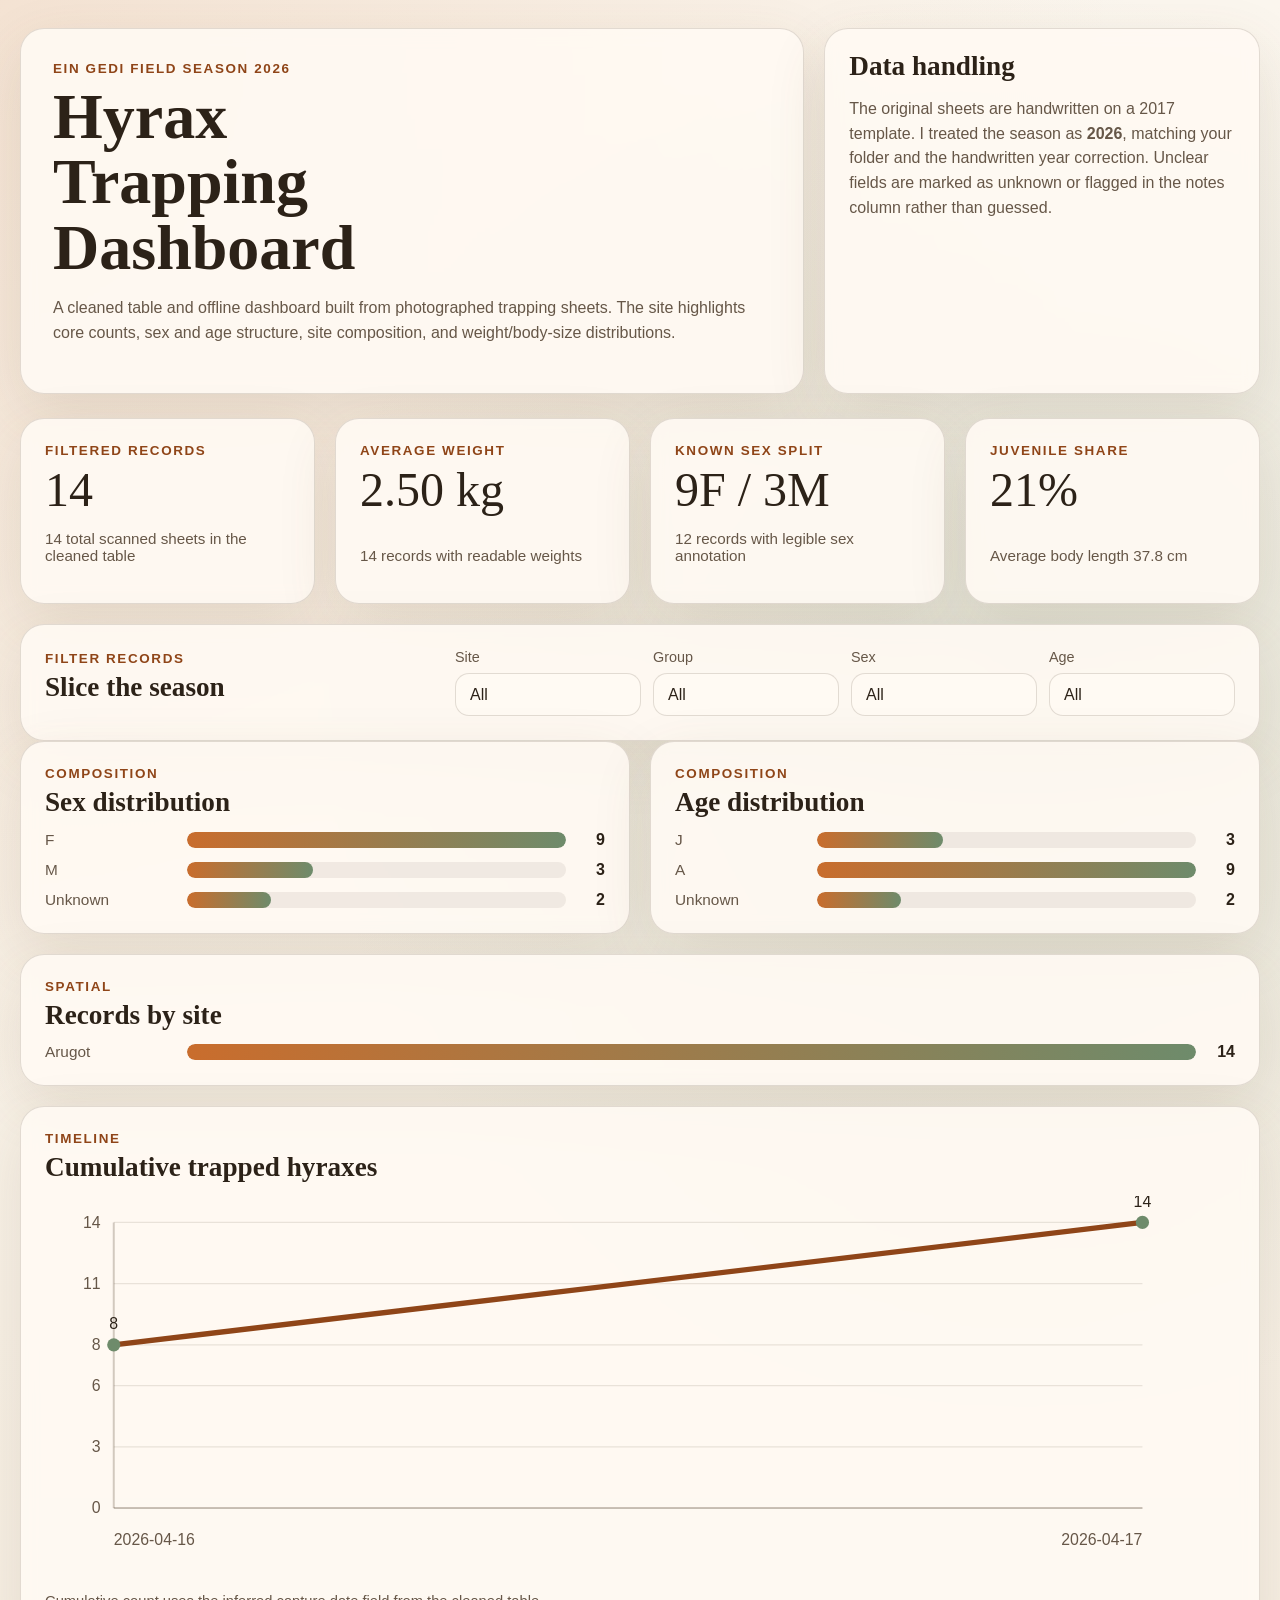
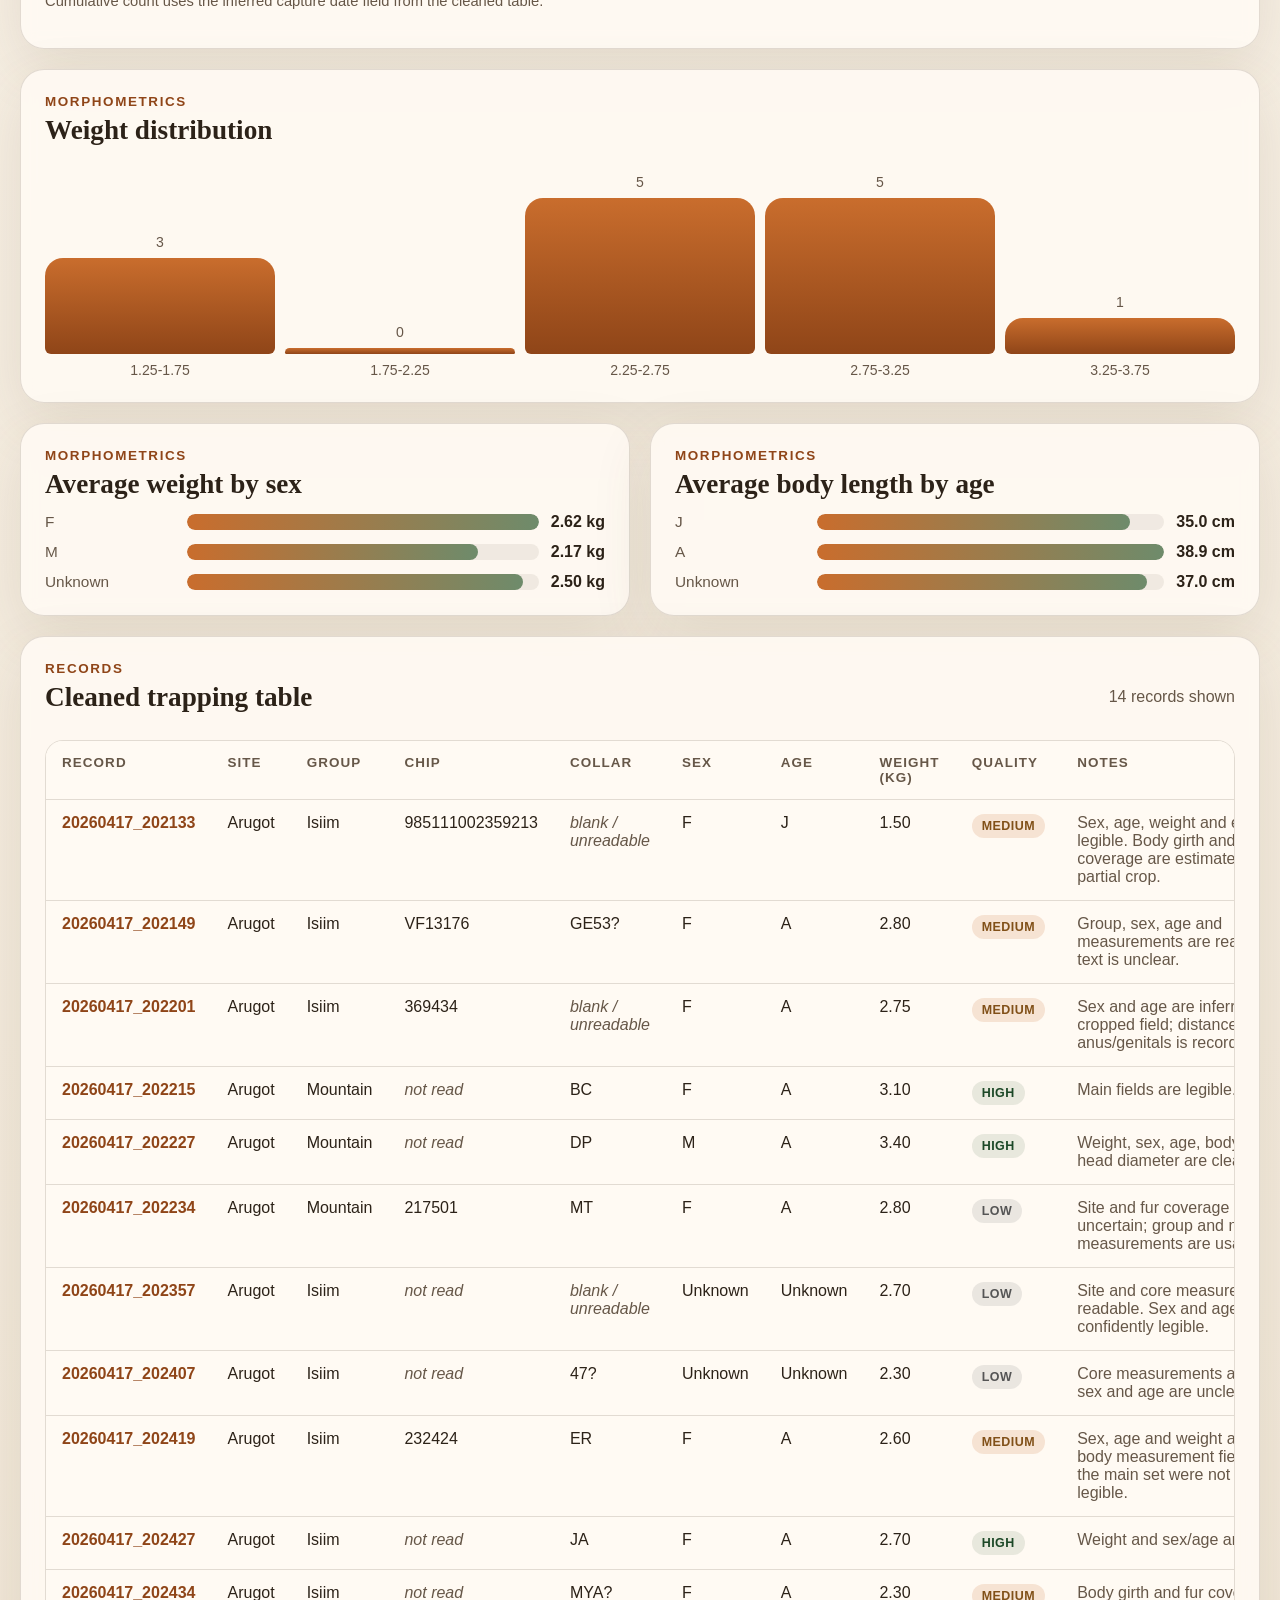
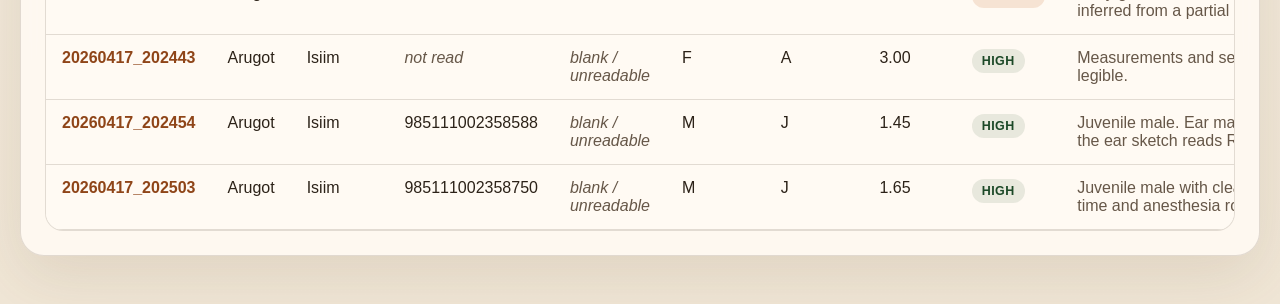
==== site/index.html @ 9d6843c4 "Publish Ein Gedi 2026 hyrax dashboard" ====
<!doctype html>
<html lang="en">
  <head>
    <meta charset="utf-8" />
    <meta name="viewport" content="width=device-width, initial-scale=1" />
    <title>Ein Gedi 2026 Hyrax Trapping Dashboard</title>
    <link rel="stylesheet" href="./styles.css" />
  </head>
  <body>
    <div class="page-shell">
      <header class="hero">
        <div class="hero-copy">
          <p class="eyebrow">Ein Gedi Field Season 2026</p>
          <h1>Hyrax Trapping Dashboard</h1>
          <p class="lede">
            A cleaned table and offline dashboard built from photographed
            trapping sheets. The site highlights core counts, sex and age
            structure, site composition, and weight/body-size distributions.
          </p>
        </div>
        <div class="hero-note">
          <h2>Data handling</h2>
          <p>
            The original sheets are handwritten on a 2017 template. I treated
            the season as <strong>2026</strong>, matching your folder and the
            handwritten year correction. Unclear fields are marked as unknown or
            flagged in the notes column rather than guessed.
          </p>
        </div>
      </header>

      <main>
        <section class="summary-grid" id="summary-grid"></section>

        <section class="panel filter-panel">
          <div>
            <p class="section-label">Filter Records</p>
            <h2>Slice the season</h2>
          </div>
          <div class="filters" id="filters"></div>
        </section>

        <section class="chart-grid">
          <article class="panel">
            <p class="section-label">Composition</p>
            <h2>Sex distribution</h2>
            <div id="sex-chart" class="chart-stack"></div>
          </article>
          <article class="panel">
            <p class="section-label">Composition</p>
            <h2>Age distribution</h2>
            <div id="age-chart" class="chart-stack"></div>
          </article>
          <article class="panel wide">
            <p class="section-label">Spatial</p>
            <h2>Records by site</h2>
            <div id="site-chart" class="chart-stack"></div>
          </article>
          <article class="panel wide">
            <p class="section-label">Timeline</p>
            <h2>Cumulative trapped hyraxes</h2>
            <div id="cumulative-chart" class="line-chart"></div>
          </article>
        </section>

        <section class="chart-grid">
          <article class="panel wide">
            <p class="section-label">Morphometrics</p>
            <h2>Weight distribution</h2>
            <div id="weight-chart" class="histogram"></div>
          </article>
          <article class="panel">
            <p class="section-label">Morphometrics</p>
            <h2>Average weight by sex</h2>
            <div id="weight-by-sex-chart" class="chart-stack"></div>
          </article>
          <article class="panel">
            <p class="section-label">Morphometrics</p>
            <h2>Average body length by age</h2>
            <div id="length-by-age-chart" class="chart-stack"></div>
          </article>
        </section>

        <section class="panel">
          <div class="table-header">
            <div>
              <p class="section-label">Records</p>
              <h2>Cleaned trapping table</h2>
            </div>
            <p id="table-count" class="table-count"></p>
          </div>
          <div class="table-wrap">
            <table>
              <thead>
                <tr>
                  <th>Record</th>
                  <th>Site</th>
                  <th>Group</th>
                  <th>Chip</th>
                  <th>Collar</th>
                  <th>Sex</th>
                  <th>Age</th>
                  <th>Weight (kg)</th>
                  <th>Quality</th>
                  <th>Notes</th>
                </tr>
              </thead>
              <tbody id="records-table"></tbody>
            </table>
          </div>
        </section>
      </main>
    </div>

    <script src="./data.js"></script>
    <script src="./app.js"></script>
  </body>
</html>
---- site/styles.css ----
:root {
  --bg: #f6efe2;
  --panel: rgba(255, 250, 243, 0.9);
  --panel-strong: #fffaf3;
  --ink: #2c2218;
  --muted: #665748;
  --line: rgba(77, 60, 42, 0.16);
  --accent: #c96d2d;
  --accent-deep: #8f4518;
  --sage: #6e8b6b;
  --sand: #d6b78c;
  --unknown: #8d8d8d;
  --shadow: 0 20px 60px rgba(102, 74, 45, 0.12);
}

* {
  box-sizing: border-box;
}

body {
  margin: 0;
  color: var(--ink);
  background:
    radial-gradient(circle at top left, rgba(201, 109, 45, 0.14), transparent 30%),
    radial-gradient(circle at 80% 20%, rgba(110, 139, 107, 0.16), transparent 24%),
    linear-gradient(180deg, #fbf6ee 0%, #f0e6d6 100%);
  font-family: "Avenir Next", "Segoe UI", sans-serif;
}

.page-shell {
  width: min(1240px, calc(100vw - 32px));
  margin: 0 auto;
  padding: 28px 0 48px;
}

.hero {
  display: grid;
  grid-template-columns: 1.8fr 1fr;
  gap: 20px;
  margin-bottom: 24px;
}

.hero-copy,
.hero-note,
.panel {
  background: var(--panel);
  border: 1px solid var(--line);
  border-radius: 24px;
  box-shadow: var(--shadow);
  backdrop-filter: blur(8px);
}

.hero-copy {
  padding: 32px;
}

.hero-note {
  padding: 24px;
}

.eyebrow,
.section-label {
  margin: 0 0 8px;
  color: var(--accent-deep);
  font-family: "Avenir Next Condensed", "Arial Narrow", sans-serif;
  font-size: 0.84rem;
  font-weight: 700;
  letter-spacing: 0.12em;
  text-transform: uppercase;
}

h1,
h2 {
  margin: 0;
  font-family: "Iowan Old Style", "Palatino Linotype", "Book Antiqua", serif;
  font-weight: 700;
  line-height: 1.02;
}

h1 {
  font-size: clamp(2.4rem, 5vw, 4.8rem);
  max-width: 12ch;
}

h2 {
  font-size: 1.7rem;
  margin-bottom: 14px;
}

.lede,
.hero-note p,
.table-count {
  color: var(--muted);
  font-size: 1rem;
  line-height: 1.55;
}

.summary-grid,
.chart-grid {
  display: grid;
  gap: 20px;
  margin-bottom: 20px;
}

.summary-grid {
  grid-template-columns: repeat(4, minmax(0, 1fr));
}

.chart-grid {
  grid-template-columns: repeat(2, minmax(0, 1fr));
}

.panel {
  padding: 24px;
}

.panel.wide {
  grid-column: 1 / -1;
}

.summary-card {
  min-height: 168px;
  display: flex;
  flex-direction: column;
  justify-content: space-between;
}

.summary-card .value {
  font-family: "Iowan Old Style", "Palatino Linotype", serif;
  font-size: 3rem;
  line-height: 1;
}

.summary-card .meta {
  color: var(--muted);
  font-size: 0.95rem;
}

.filter-panel {
  display: grid;
  grid-template-columns: 1fr 2fr;
  gap: 20px;
  align-items: end;
}

.filters {
  display: grid;
  grid-template-columns: repeat(4, minmax(0, 1fr));
  gap: 12px;
}

.filter {
  display: flex;
  flex-direction: column;
  gap: 8px;
}

.filter label {
  font-size: 0.9rem;
  color: var(--muted);
}

.filter select {
  appearance: none;
  border: 1px solid var(--line);
  border-radius: 14px;
  background: var(--panel-strong);
  color: var(--ink);
  padding: 12px 14px;
  font: inherit;
}

.chart-stack {
  display: grid;
  gap: 12px;
}

.metric-row {
  display: grid;
  grid-template-columns: 130px 1fr auto;
  gap: 12px;
  align-items: center;
}

.metric-row .label {
  color: var(--muted);
  font-size: 0.96rem;
}

.track {
  height: 16px;
  border-radius: 999px;
  overflow: hidden;
  background: rgba(77, 60, 42, 0.08);
}

.fill {
  height: 100%;
  border-radius: inherit;
  background: linear-gradient(90deg, var(--accent), var(--sage));
}

.value-tag {
  min-width: 3ch;
  text-align: right;
  font-weight: 700;
}

.histogram {
  display: grid;
  grid-template-columns: repeat(auto-fit, minmax(50px, 1fr));
  gap: 10px;
  align-items: end;
  min-height: 220px;
}

.hist-bar {
  display: flex;
  flex-direction: column;
  justify-content: end;
  gap: 8px;
  min-height: 200px;
}

.hist-bar .bar {
  border-radius: 18px 18px 6px 6px;
  background: linear-gradient(180deg, var(--accent), var(--accent-deep));
  min-height: 6px;
}

.hist-bar .label,
.hist-bar .count {
  text-align: center;
  font-size: 0.88rem;
  color: var(--muted);
}

.line-chart {
  display: grid;
  gap: 12px;
}

.line-chart svg {
  width: 100%;
  height: auto;
  display: block;
}

.line-chart-caption {
  color: var(--muted);
  font-size: 0.92rem;
}

.table-header {
  display: flex;
  justify-content: space-between;
  gap: 20px;
  align-items: end;
  margin-bottom: 14px;
}

.table-wrap {
  overflow: auto;
  border: 1px solid var(--line);
  border-radius: 18px;
  background: var(--panel-strong);
}

table {
  width: 100%;
  border-collapse: collapse;
  min-width: 980px;
}

th,
td {
  padding: 14px 16px;
  border-bottom: 1px solid var(--line);
  text-align: left;
  vertical-align: top;
}

th {
  position: sticky;
  top: 0;
  background: var(--panel-strong);
  font-size: 0.84rem;
  letter-spacing: 0.08em;
  text-transform: uppercase;
  color: var(--muted);
}

tbody tr:hover {
  background: rgba(201, 109, 45, 0.06);
}

.record-link {
  color: var(--accent-deep);
  font-weight: 700;
  text-decoration: none;
}

.pill {
  display: inline-flex;
  align-items: center;
  padding: 5px 10px;
  border-radius: 999px;
  font-size: 0.78rem;
  font-weight: 700;
  letter-spacing: 0.04em;
  text-transform: uppercase;
}

.pill.high {
  color: #1c4827;
  background: rgba(110, 139, 107, 0.16);
}

.pill.medium {
  color: #815018;
  background: rgba(201, 109, 45, 0.16);
}

.pill.low {
  color: #555;
  background: rgba(141, 141, 141, 0.18);
}

.notes-cell {
  min-width: 280px;
  color: var(--muted);
}

.missing {
  color: var(--muted);
  font-style: italic;
}

@media (max-width: 980px) {
  .hero,
  .filter-panel,
  .summary-grid,
  .chart-grid,
  .filters {
    grid-template-columns: 1fr;
  }

  .summary-card .value {
    font-size: 2.4rem;
  }
}
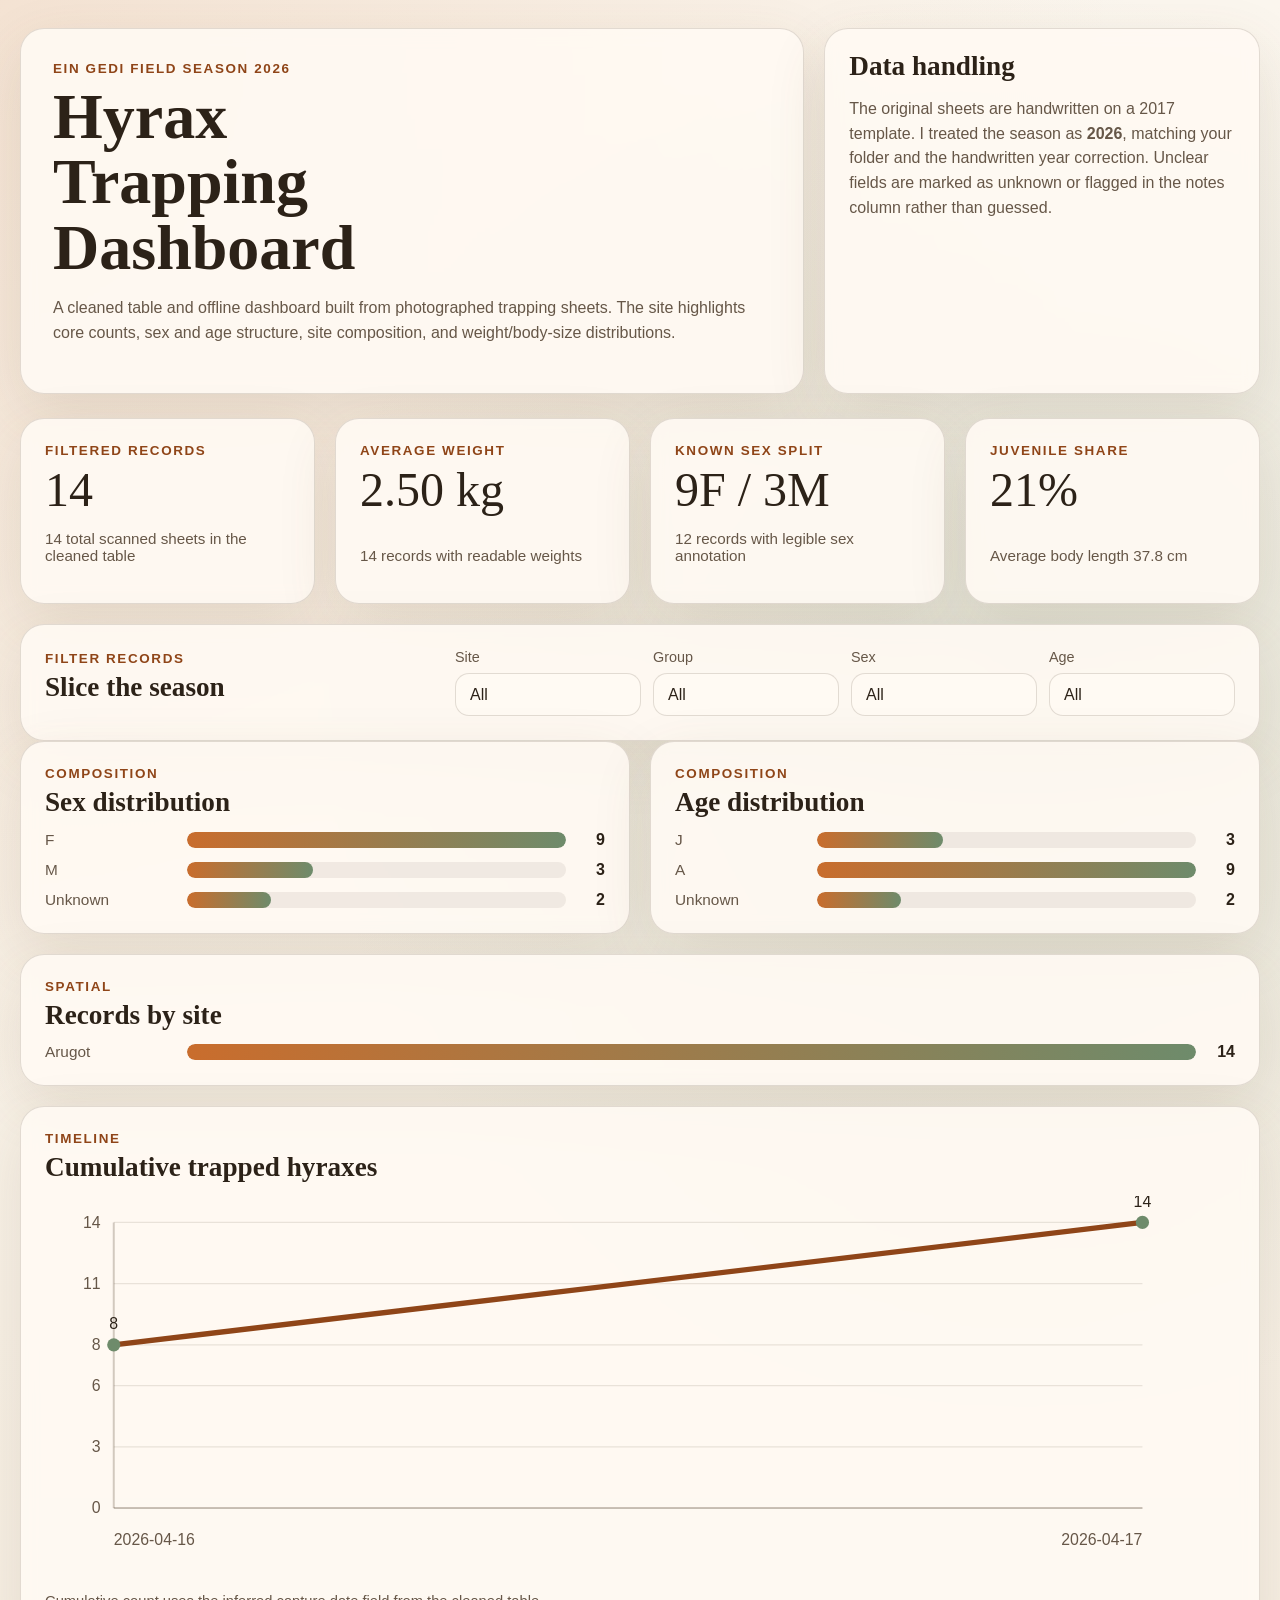
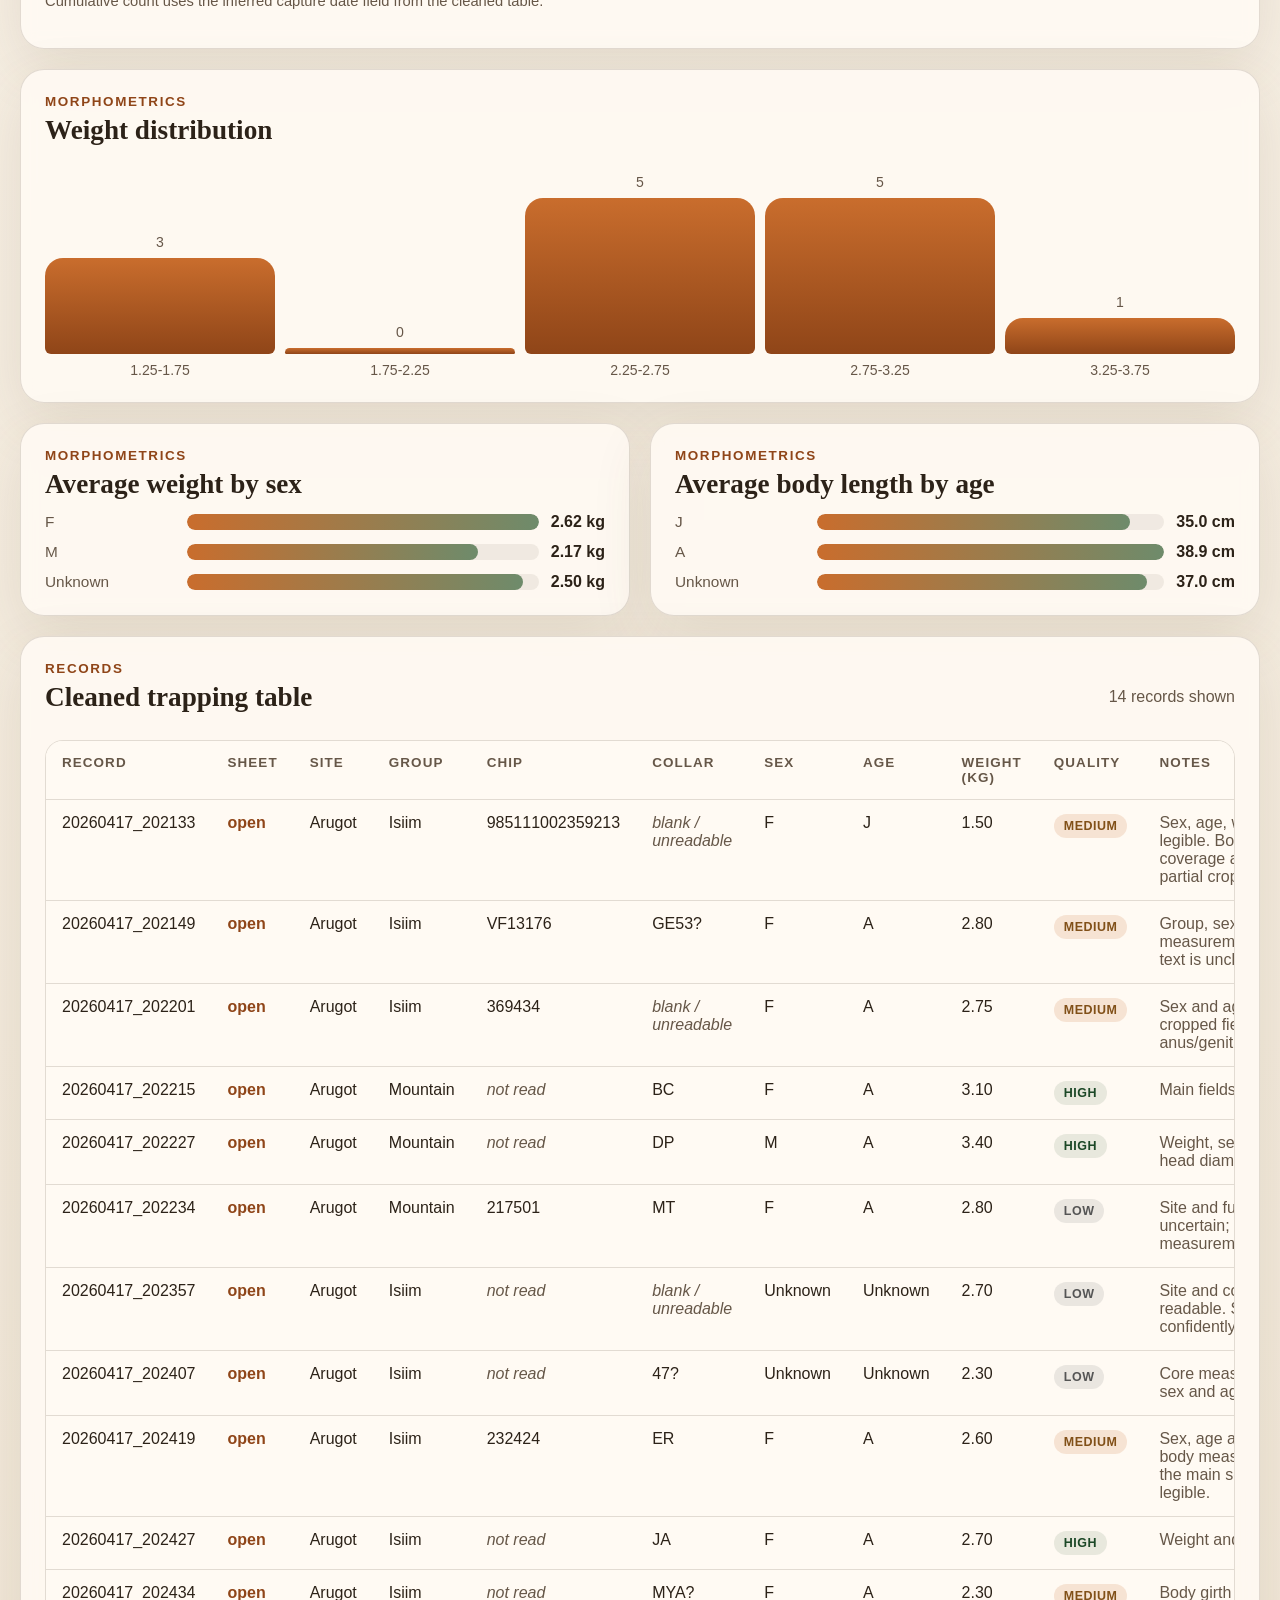
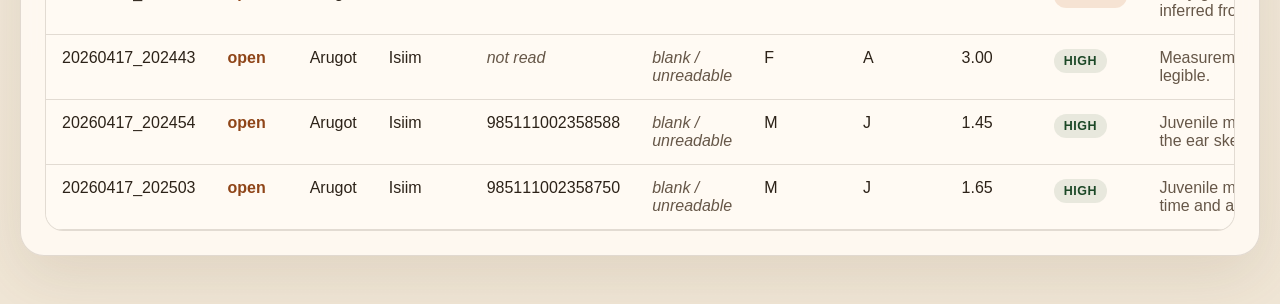
==== commit f3644a09: "Add sheet links column to trapping table" ====
--- a/site/index.html
+++ b/site/index.html
@@ -94,6 +94,7 @@
               <thead>
                 <tr>
                   <th>Record</th>
+                  <th>Sheet</th>
                   <th>Site</th>
                   <th>Group</th>
                   <th>Chip</th>
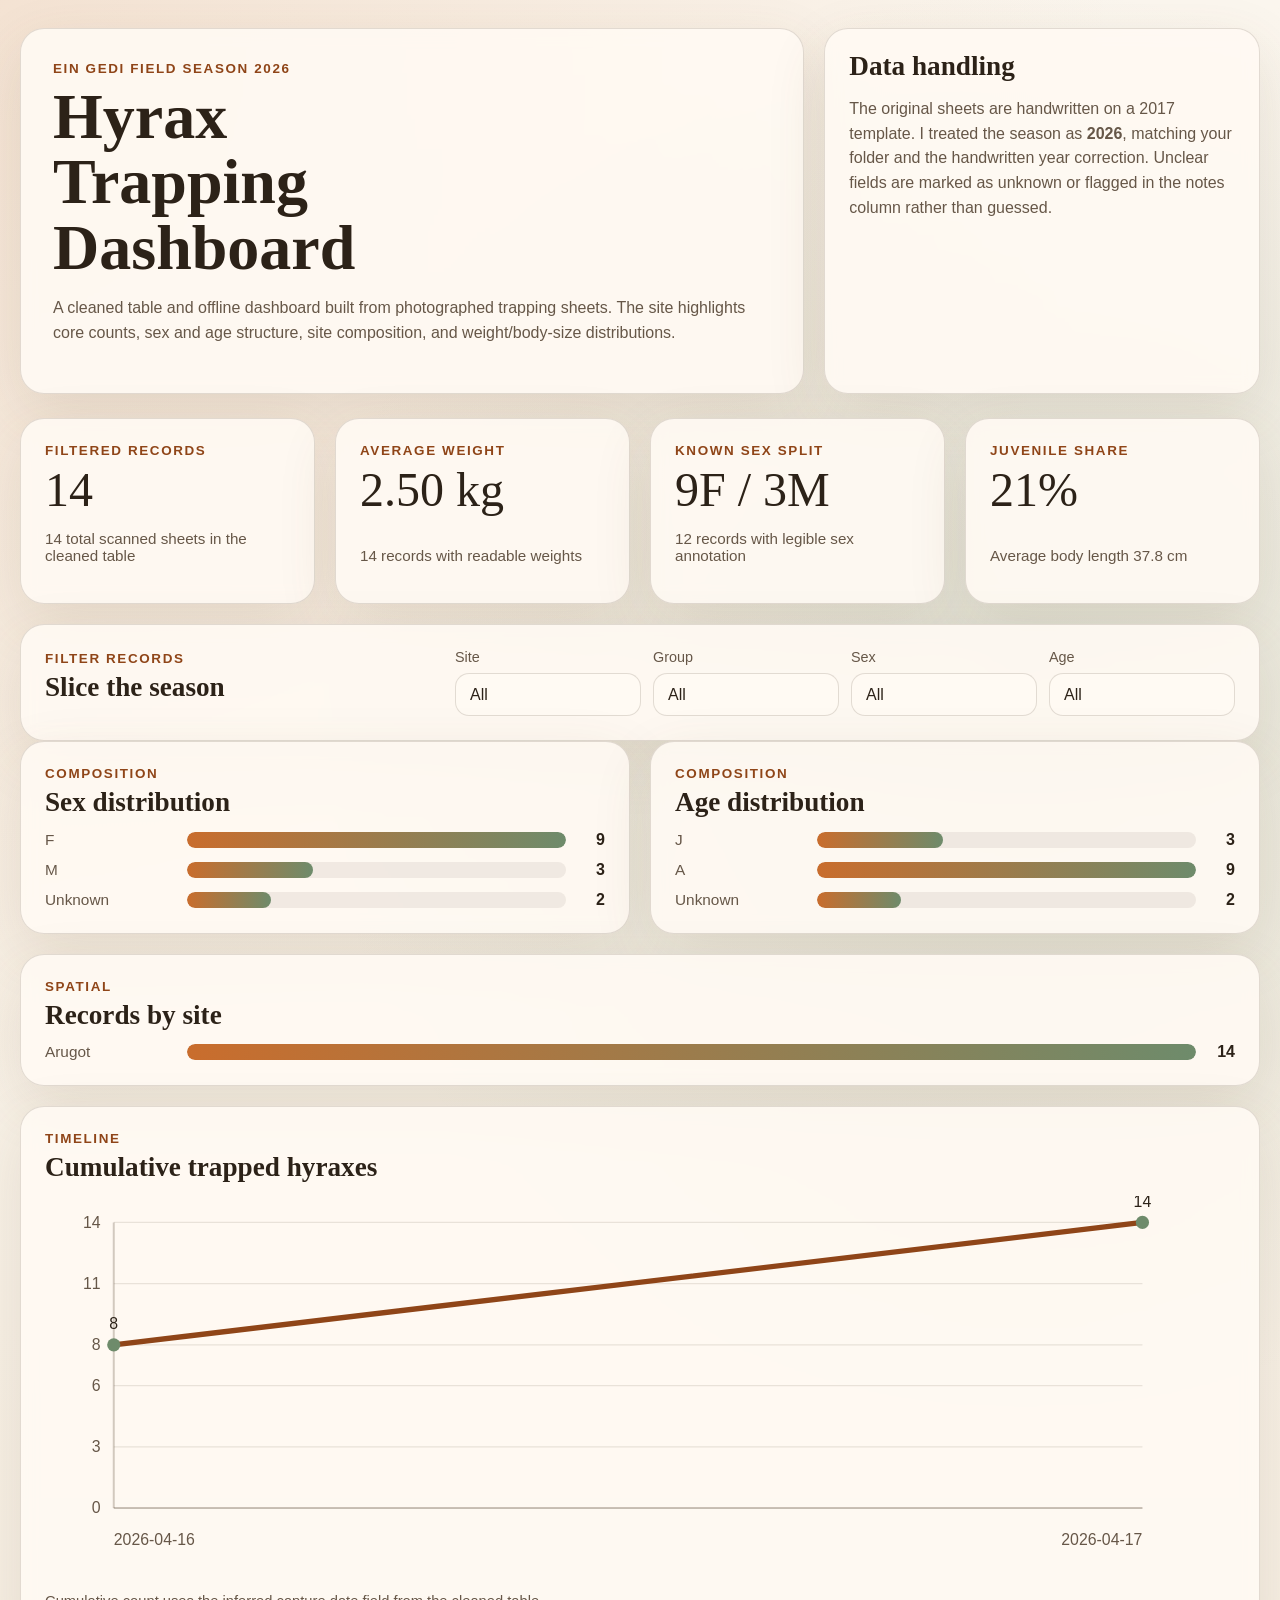
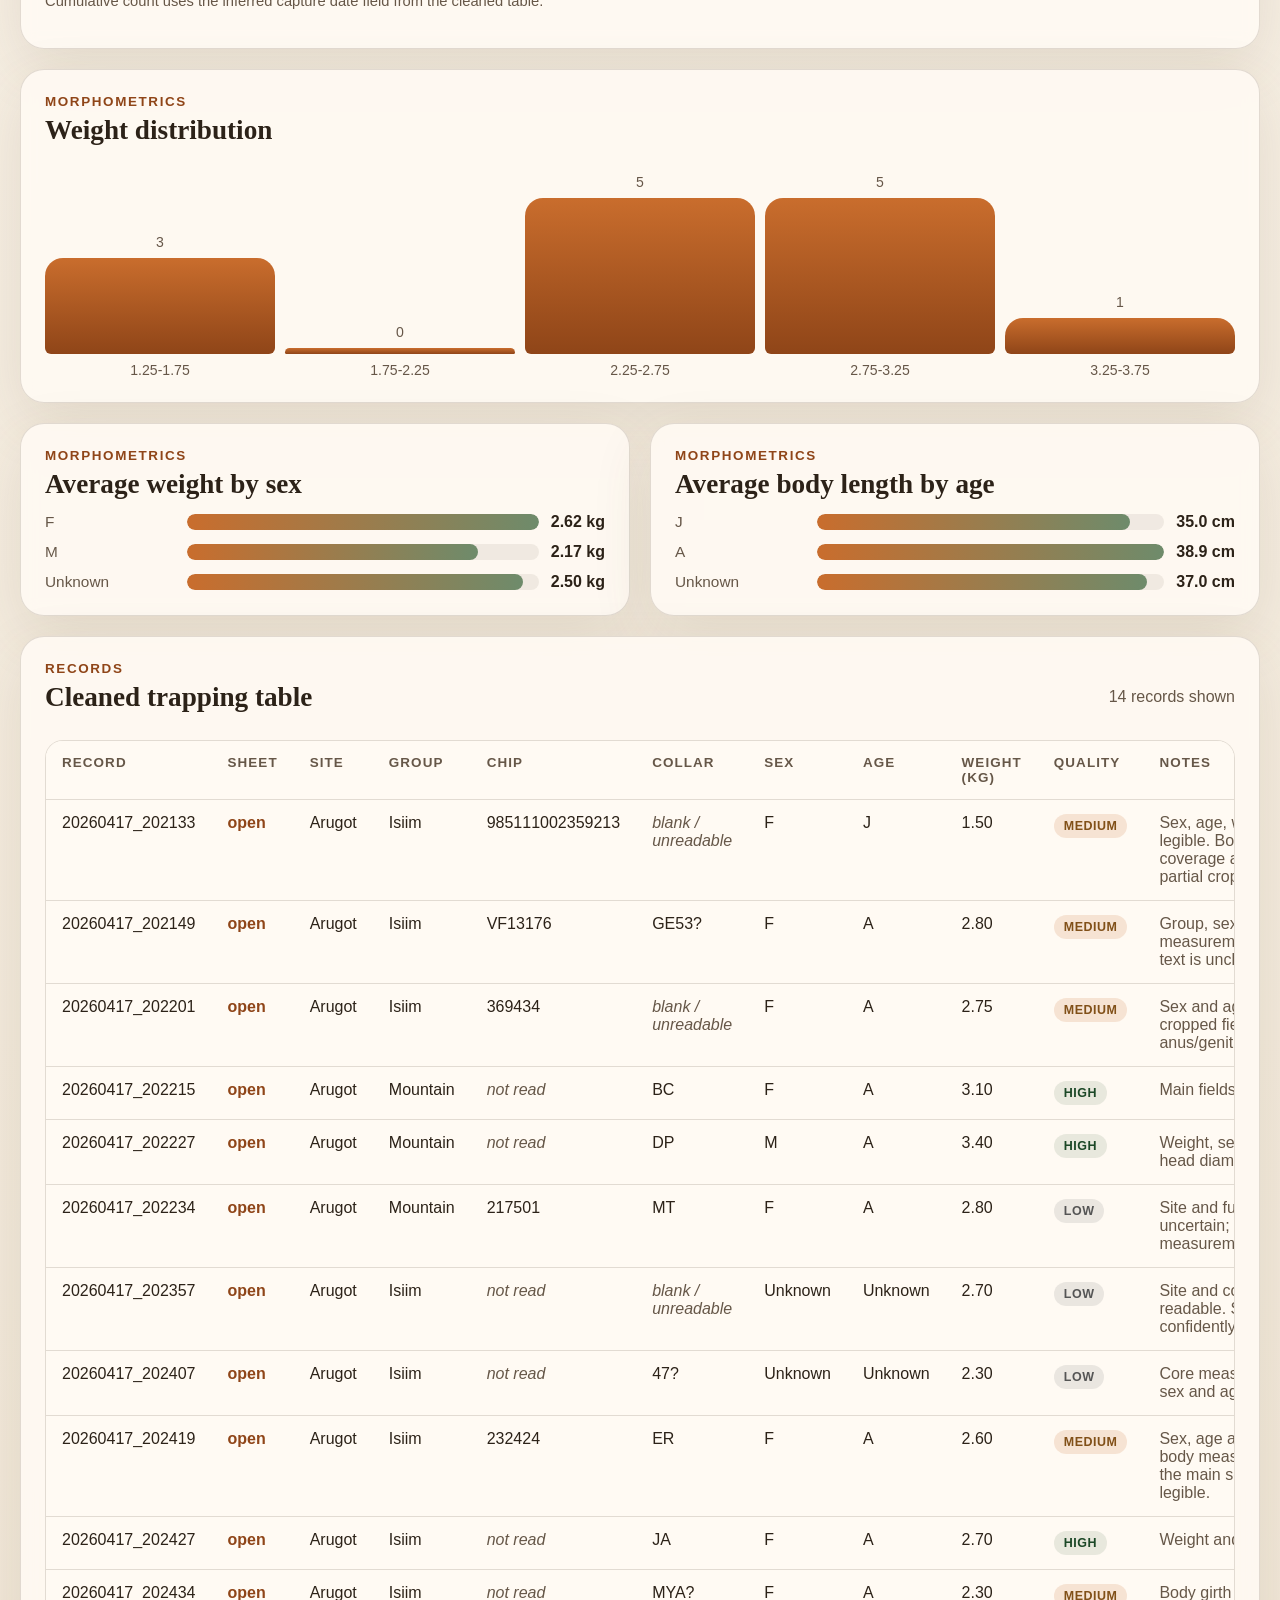
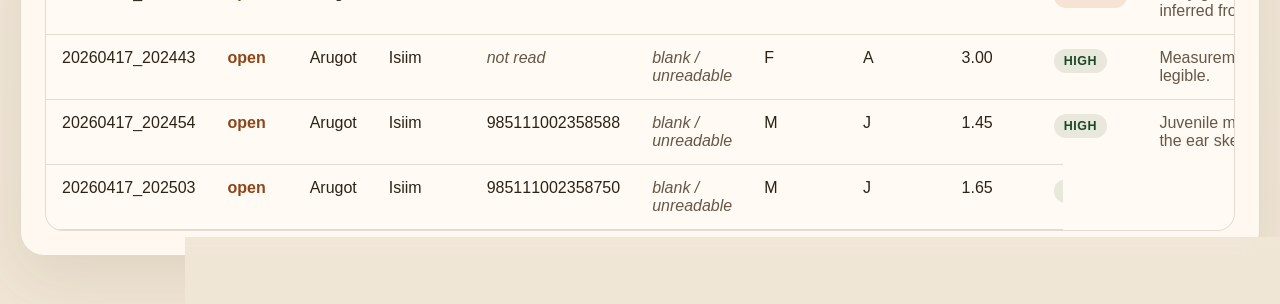
==== commit 9c1e80ed: "Fix table alignment and add sheet links column" ====
--- a/site/index.html
+++ b/site/index.html
@@ -91,6 +91,19 @@
           </div>
           <div class="table-wrap">
             <table>
+              <colgroup>
+                <col class="col-record" />
+                <col class="col-sheet" />
+                <col class="col-site" />
+                <col class="col-group" />
+                <col class="col-chip" />
+                <col class="col-collar" />
+                <col class="col-sex" />
+                <col class="col-age" />
+                <col class="col-weight" />
+                <col class="col-quality" />
+                <col class="col-notes" />
+              </colgroup>
               <thead>
                 <tr>
                   <th>Record</th>
--- a/site/styles.css
+++ b/site/styles.css
@@ -272,6 +272,40 @@
   min-width: 980px;
 }
 
+.col-record {
+  width: 18ch;
+}
+
+.col-sheet {
+  width: 7ch;
+}
+
+.col-site,
+.col-group {
+  width: 10ch;
+}
+
+.col-chip {
+  width: 18ch;
+}
+
+.col-collar {
+  width: 14ch;
+}
+
+.col-sex,
+.col-age {
+  width: 6ch;
+}
+
+.col-weight {
+  width: 10ch;
+}
+
+.col-quality {
+  width: 12ch;
+}
+
 th,
 td {
   padding: 14px 16px;
@@ -300,6 +334,18 @@
   text-decoration: none;
 }
 
+td:nth-child(1),
+td:nth-child(2),
+td:nth-child(3),
+td:nth-child(4),
+td:nth-child(5),
+td:nth-child(7),
+td:nth-child(8),
+td:nth-child(9),
+td:nth-child(10) {
+  white-space: nowrap;
+}
+
 .pill {
   display: inline-flex;
   align-items: center;
@@ -329,6 +375,7 @@
 .notes-cell {
   min-width: 280px;
   color: var(--muted);
+  white-space: normal;
 }
 
 .missing {
